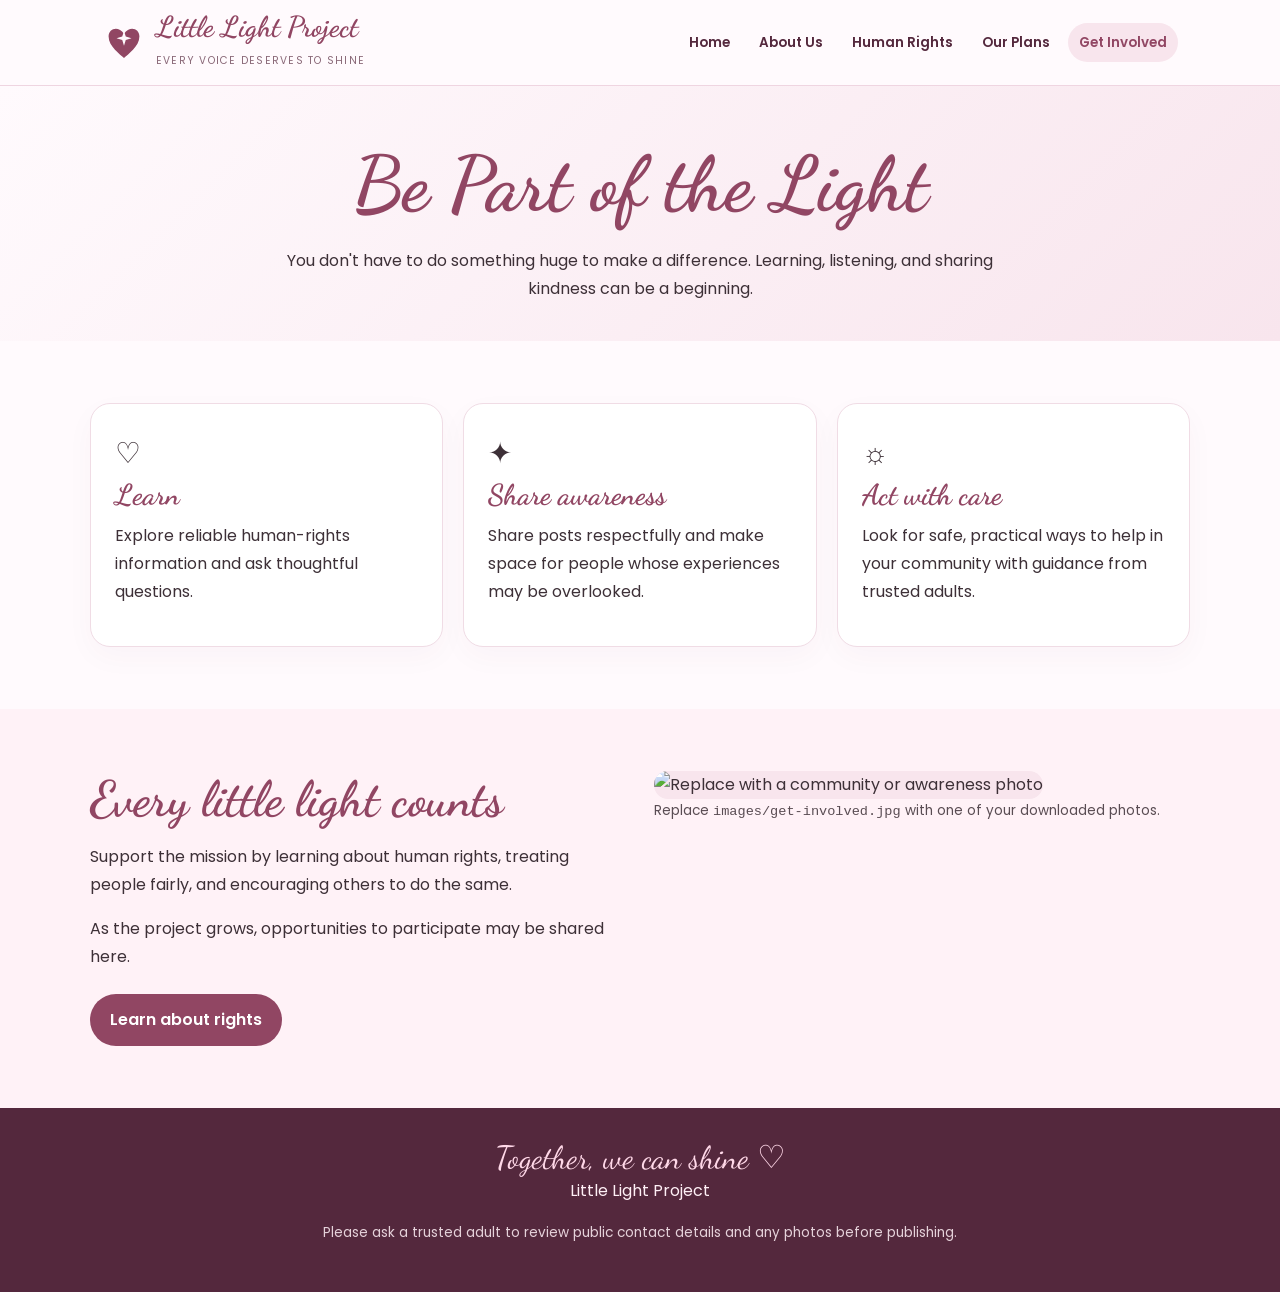
==== get-involved.html @ ee35bf0c "Add files via upload" ====
<!doctype html>
<html lang="en"><head><meta charset="utf-8"><meta name="viewport" content="width=device-width, initial-scale=1"><title>Get Involved | Little Light Project</title><link rel="stylesheet" href="styles.css"></head><body>
<header class="site-header"><div class="nav-wrap"><a class="brand" href="index.html"><svg viewBox="0 0 100 100"><path d="M50 84C42 76 15 58 15 35 15 17 37 10 50 29 63 10 85 17 85 35 85 58 58 76 50 84Z" fill="#914663"/><path d="M50 22l4 13 13 4-13 4-4 13-4-13-13-4 13-4z" fill="#fffafd"/></svg><span><span class="brand-name">Little Light Project</span><br><span class="brand-tag">Every voice deserves to shine</span></span></a><nav><a href="index.html">Home</a><a href="about.html">About Us</a><a href="human-rights.html">Human Rights</a><a href="plans.html">Our Plans</a><a class="active" href="get-involved.html">Get Involved</a></nav></div></header>
<main><section class="page-hero"><div class="container"><h1>Be Part of the Light</h1><p>You don't have to do something huge to make a difference. Learning, listening, and sharing kindness can be a beginning.</p></div></section>
<section class="section"><div class="container"><div class="cards"><article class="card"><div class="emoji">♡</div><h3>Learn</h3><p>Explore reliable human-rights information and ask thoughtful questions.</p></article><article class="card"><div class="emoji">✦</div><h3>Share awareness</h3><p>Share posts respectfully and make space for people whose experiences may be overlooked.</p></article><article class="card"><div class="emoji">☼</div><h3>Act with care</h3><p>Look for safe, practical ways to help in your community with guidance from trusted adults.</p></article></div></div></section>
<section class="section soft"><div class="container two-col"><div><h2>Every little light counts</h2><p>Support the mission by learning about human rights, treating people fairly, and encouraging others to do the same.</p><p>As the project grows, opportunities to participate may be shared here.</p><a class="button" href="human-rights.html">Learn about rights</a></div><div><img src="images/get-involved.jpg" alt="Replace with a community or awareness photo" style="width:100%;height:310px;object-fit:cover;border-radius:22px;background:#f8e5ed"><p class="small">Replace <code>images/get-involved.jpg</code> with one of your downloaded photos.</p></div></div></section></main>
<footer class="site-footer"><div class="container"><div class="script">Together, we can shine ♡</div><p>Little Light Project</p><p class="small">Please ask a trusted adult to review public contact details and any photos before publishing.</p></div></footer></body></html>
---- styles.css ----
@import url('https://fonts.googleapis.com/css2?family=Dancing+Script:wght@500;600;700&family=Poppins:wght@400;500;600;700&display=swap');
:root{--blush:#f8e5ed;--rose:#d68aaa;--burgundy:#914663;--deep:#54283d;--cream:#fffafd;--ink:#3d3037;--white:#fff}
*{box-sizing:border-box}
html{scroll-behavior:smooth}
body{margin:0;background:var(--cream);color:var(--ink);font-family:'Poppins',Arial,sans-serif;line-height:1.75}
a{color:inherit}
.site-header{background:rgba(255,250,253,.96);border-bottom:1px solid #efd5e1;position:sticky;top:0;z-index:10;backdrop-filter:blur(10px)}
.nav-wrap{max-width:1120px;margin:auto;padding:12px 22px;display:flex;align-items:center;justify-content:space-between;gap:18px;flex-wrap:wrap}
.brand{display:flex;align-items:center;gap:10px;text-decoration:none;color:var(--burgundy)}
.brand svg{width:44px;height:44px;flex:none}
.brand-name{font:700 1.8rem 'Dancing Script',cursive;line-height:1.1}
.brand-tag{font-size:.65rem;letter-spacing:.12em;text-transform:uppercase;color:#8a6978}
nav{display:flex;gap:7px;flex-wrap:wrap}
nav a{text-decoration:none;padding:8px 11px;border-radius:22px;font-size:.84rem;font-weight:600;color:var(--deep)}
nav a:hover,nav a.active{background:var(--blush);color:var(--burgundy)}
main{min-height:65vh}
.container{width:min(1100px,calc(100% - 40px));margin:auto}
.script,h1,h2,h3,.signature{font-family:'Dancing Script',cursive;color:var(--burgundy);line-height:1.15}
h1{font-size:clamp(2.8rem,6vw,5rem);margin:0 0 18px}
h2{font-size:clamp(2rem,4vw,3.1rem);margin:0 0 15px}
h3{font-size:1.8rem;margin:0 0 10px}
p{margin:0 0 16px}
.hero{padding:76px 0 68px;background:radial-gradient(circle at 85% 18%,#f5d8e5 0,transparent 28%),linear-gradient(135deg,#fffafd,#f8e5ed)}
.hero-grid{display:grid;grid-template-columns:1.2fr .8fr;align-items:center;gap:42px}
.eyebrow{letter-spacing:.16em;text-transform:uppercase;color:var(--burgundy);font-size:.75rem;font-weight:700}
.hero p{max-width:650px;font-size:1.05rem}
.hero-art{background:#fff;border:1px solid #f0d4e1;border-radius:48% 52% 45% 55%;padding:26px;box-shadow:0 18px 55px #91466318}
.hero-art img{display:block;width:100%;height:290px;object-fit:cover;border-radius:48% 52% 45% 55%}
.button{display:inline-block;background:var(--burgundy);color:#fff;text-decoration:none;padding:12px 20px;border-radius:28px;font-weight:600;margin:7px 8px 0 0}
.button.secondary{background:#fff;color:var(--burgundy);border:1px solid var(--rose)}
.section{padding:62px 0}
.section.soft{background:#fff2f7}
.section-head{text-align:center;max-width:760px;margin:0 auto 30px}
.cards{display:grid;grid-template-columns:repeat(3,1fr);gap:20px}
.card{background:#fff;border:1px solid #f0dce5;border-radius:20px;padding:24px;box-shadow:0 10px 30px #54283d08}
.card .emoji{font-size:1.8rem}
.gallery{display:grid;grid-template-columns:repeat(3,1fr);gap:16px}
.gallery figure{margin:0;background:#fff;border:1px solid #efd5e1;border-radius:18px;overflow:hidden}
.gallery img{width:100%;height:210px;object-fit:cover;display:block;background:var(--blush)}
.gallery figcaption{padding:12px 15px;font-size:.86rem}
.page-hero{padding:55px 0 38px;background:linear-gradient(135deg,#fffafd,#f8e5ed);text-align:center}
.page-hero p{max-width:760px;margin:0 auto}
.two-col{display:grid;grid-template-columns:1fr 1fr;gap:28px;align-items:start}
.note{background:#fff;border-left:4px solid var(--rose);border-radius:12px;padding:22px}
.director-photo{width:100%;max-width:320px;aspect-ratio:4/5;object-fit:cover;border-radius:22px;border:6px solid #fff;box-shadow:0 10px 35px #54283d16;background:var(--blush)}
.photo-placeholder{display:flex;align-items:center;justify-content:center;min-height:260px;border:2px dashed var(--rose);border-radius:22px;background:#fff2f7;color:var(--burgundy);padding:20px;text-align:center}
.letter{background:white;border:1px solid #f0dce5;border-radius:24px;padding:clamp(22px,4vw,42px);box-shadow:0 12px 35px #54283d08}
.signature{font-size:2.5rem;margin:8px 0 0}
.pill-row{display:flex;flex-wrap:wrap;gap:10px;margin-top:20px}
.pill{background:var(--blush);color:var(--burgundy);border-radius:30px;padding:7px 13px;font-size:.85rem;font-weight:600}
.site-footer{background:var(--deep);color:#fff0f6;padding:32px 0;text-align:center}
.site-footer .script{color:#ffd8e8;font-size:2rem}
.small{font-size:.85rem;opacity:.85}
ul{padding-left:22px}
@media(max-width:780px){.hero-grid,.two-col{grid-template-columns:1fr}.hero{padding:50px 0}.hero-art{max-width:500px;margin:auto}.cards{grid-template-columns:1fr}.gallery{grid-template-columns:repeat(2,1fr)}.nav-wrap{justify-content:center}.brand{margin-right:auto}nav{justify-content:center}}
@media(max-width:480px){.gallery{grid-template-columns:1fr}.gallery img{height:230px}.container{width:min(100% - 28px,1100px)}nav a{font-size:.78rem;padding:7px 9px}}
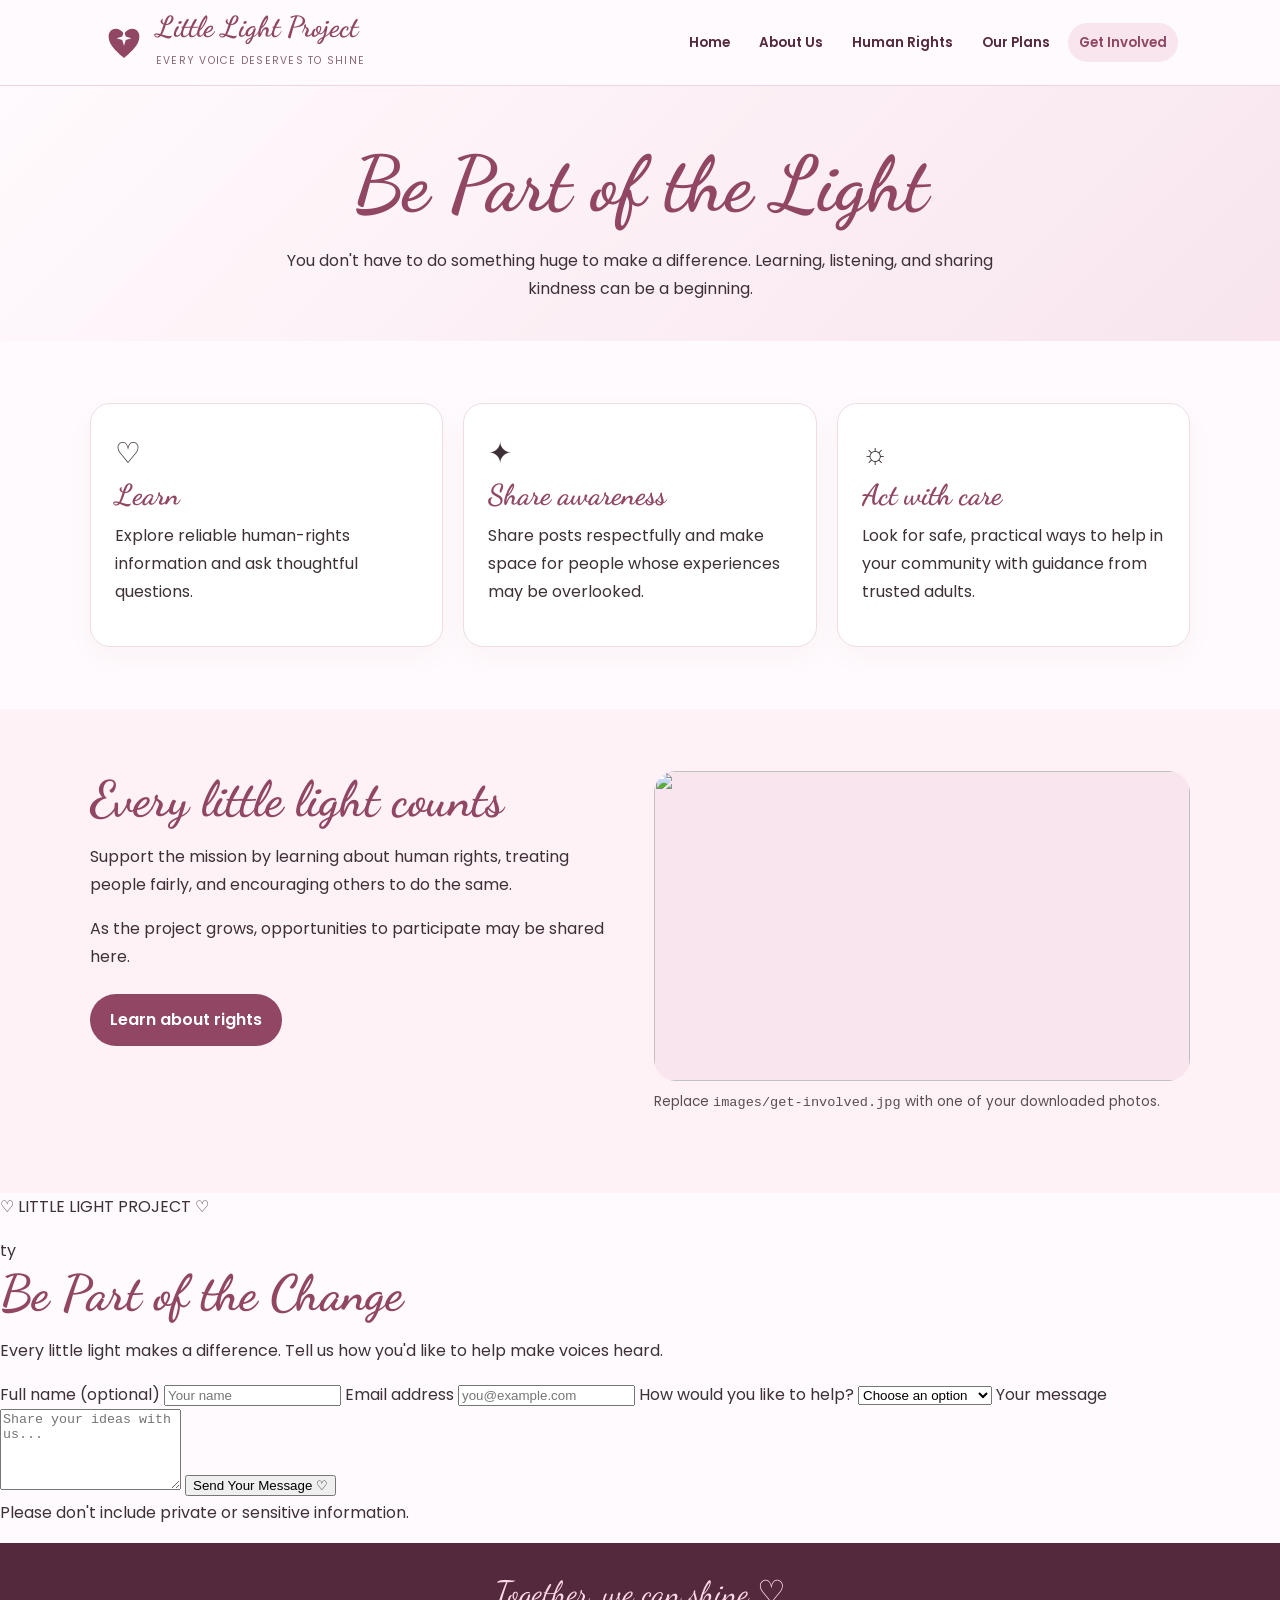
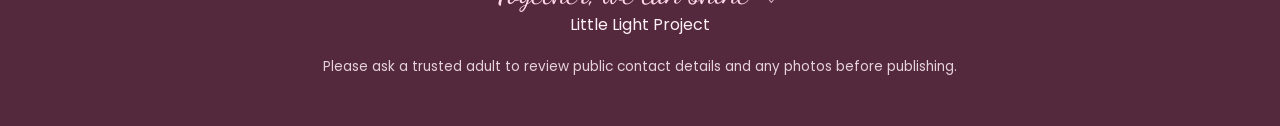
==== commit caee2d9c: "Enhance get-involved.html with involvement form Added a form for user involvement and updated conten" ====
--- a/get-involved.html
+++ b/get-involved.html
@@ -3,5 +3,57 @@
 <header class="site-header"><div class="nav-wrap"><a class="brand" href="index.html"><svg viewBox="0 0 100 100"><path d="M50 84C42 76 15 58 15 35 15 17 37 10 50 29 63 10 85 17 85 35 85 58 58 76 50 84Z" fill="#914663"/><path d="M50 22l4 13 13 4-13 4-4 13-4-13-13-4 13-4z" fill="#fffafd"/></svg><span><span class="brand-name">Little Light Project</span><br><span class="brand-tag">Every voice deserves to shine</span></span></a><nav><a href="index.html">Home</a><a href="about.html">About Us</a><a href="human-rights.html">Human Rights</a><a href="plans.html">Our Plans</a><a class="active" href="get-involved.html">Get Involved</a></nav></div></header>
 <main><section class="page-hero"><div class="container"><h1>Be Part of the Light</h1><p>You don't have to do something huge to make a difference. Learning, listening, and sharing kindness can be a beginning.</p></div></section>
 <section class="section"><div class="container"><div class="cards"><article class="card"><div class="emoji">♡</div><h3>Learn</h3><p>Explore reliable human-rights information and ask thoughtful questions.</p></article><article class="card"><div class="emoji">✦</div><h3>Share awareness</h3><p>Share posts respectfully and make space for people whose experiences may be overlooked.</p></article><article class="card"><div class="emoji">☼</div><h3>Act with care</h3><p>Look for safe, practical ways to help in your community with guidance from trusted adults.</p></article></div></div></section>
-<section class="section soft"><div class="container two-col"><div><h2>Every little light counts</h2><p>Support the mission by learning about human rights, treating people fairly, and encouraging others to do the same.</p><p>As the project grows, opportunities to participate may be shared here.</p><a class="button" href="human-rights.html">Learn about rights</a></div><div><img src="images/get-involved.jpg" alt="Replace with a community or awareness photo" style="width:100%;height:310px;object-fit:cover;border-radius:22px;background:#f8e5ed"><p class="small">Replace <code>images/get-involved.jpg</code> with one of your downloaded photos.</p></div></div></section></main>
-<footer class="site-footer"><div class="container"><div class="script">Together, we can shine ♡</div><p>Little Light Project</p><p class="small">Please ask a trusted adult to review public contact details and any photos before publishing.</p></div></footer></body></html>+<section class="section soft"><div class="container two-col"><div><h2>Every little light counts</h2><p>Support the mission by learning about human rights, treating people fairly, and encouraging others to do the same.</p><p>As the project grows, opportunities to participate may be shared here.</p><a class="button" href="human-rights.html">Learn about rights</a></div><div><img src="images/community6.JPG" style="width:100%;height:310px;object-fit:cover;border-radius:22px;background:#f8e5ed"><p class="small">Replace <code>images/get-involved.jpg</code> with one of your downloaded photos.</p></div></div></section> 
+<section class="involvement-form-section" id="join-us">
+  <div class="involvement-form-container">
+    <p class="form-eyebrow">♡ LITTLE LIGHT PROJECT ♡</p>ty
+
+    <h2>Be Part of the Change</h2>
+
+    <p class="form-intro">
+      Every little light makes a difference.
+      Tell us how you'd like to help make voices heard.
+    </p>
+
+    <!-- Replace YOUR_EMAIL with your project email address -->
+    <form action="https://formsubmit.co/YOUR_EMAIL"
+          method="POST">
+
+      <input type="hidden" name="_subject"
+             value="New Little Light Project Inquiry">
+
+      <input type="hidden" name="_captcha" value="true">
+
+      <label for="name">Full name (optional)</label>
+      <input type="text" id="name" name="name"
+             placeholder="Your name">
+
+      <label for="email">Email address</label>
+      <input type="email" id="email" name="email"
+             placeholder="you@example.com" required>
+
+      <label for="interest">How would you like to help?</label>
+      <select id="interest" name="interest" required>
+        <option value="">Choose an option</option>
+        <option>Volunteer</option>
+        <option>Spread awareness</option>
+        <option>Donate supplies</option>
+        <option>Suggest a project</option>
+        <option>Other</option>
+      </select>
+
+      <label for="message">Your message</label>
+      <textarea id="message" name="message" rows="5"
+                placeholder="Share your ideas with us..."
+                required></textarea>
+
+      <button type="submit">Send Your Message ♡</button>
+
+      <p class="form-privacy">
+        Please don't include private or sensitive information.
+      </p>
+    </form>
+  </div>
+</section>
+</main>
+<footer class="site-footer"><div class="container"><div class="script">Together, we can shine ♡</div><p>Little Light Project</p><p class="small">Please ask a trusted adult to review public contact details and any photos before publishing.</p></div></footer></body></html>
